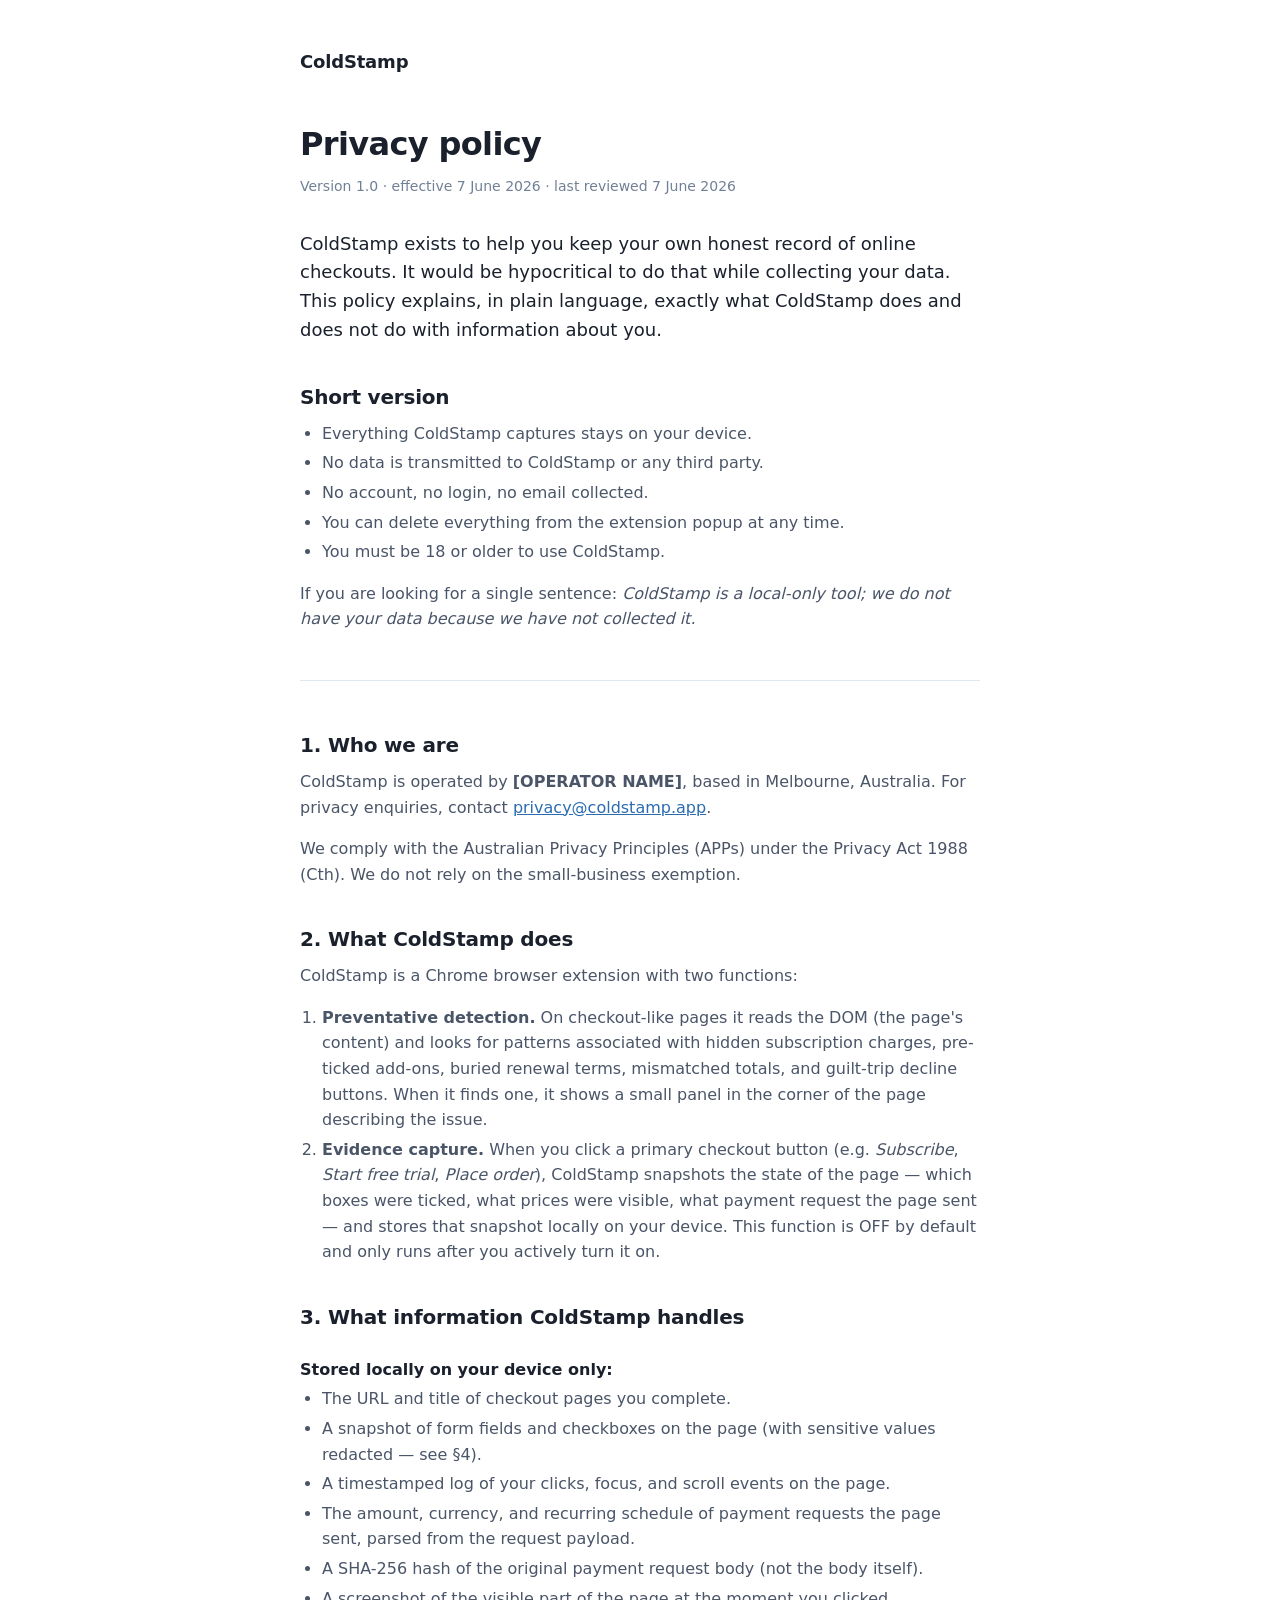
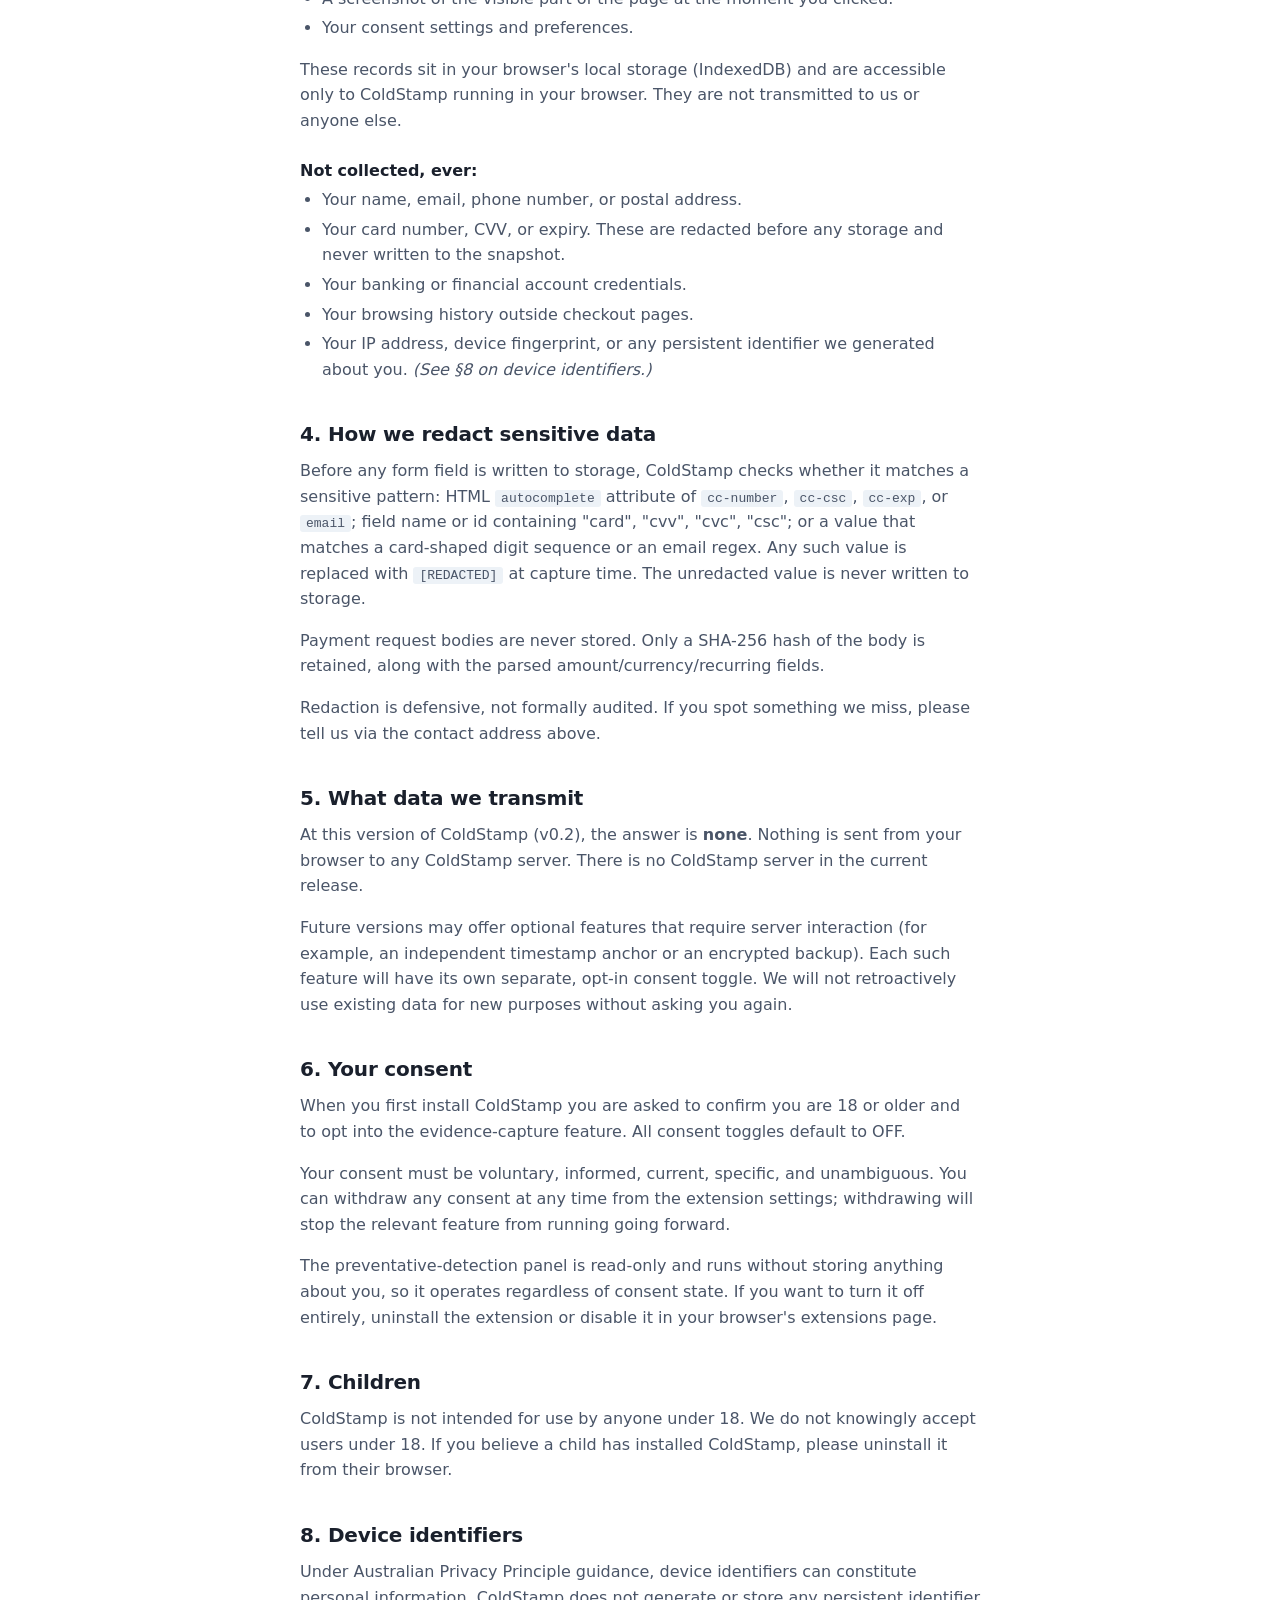
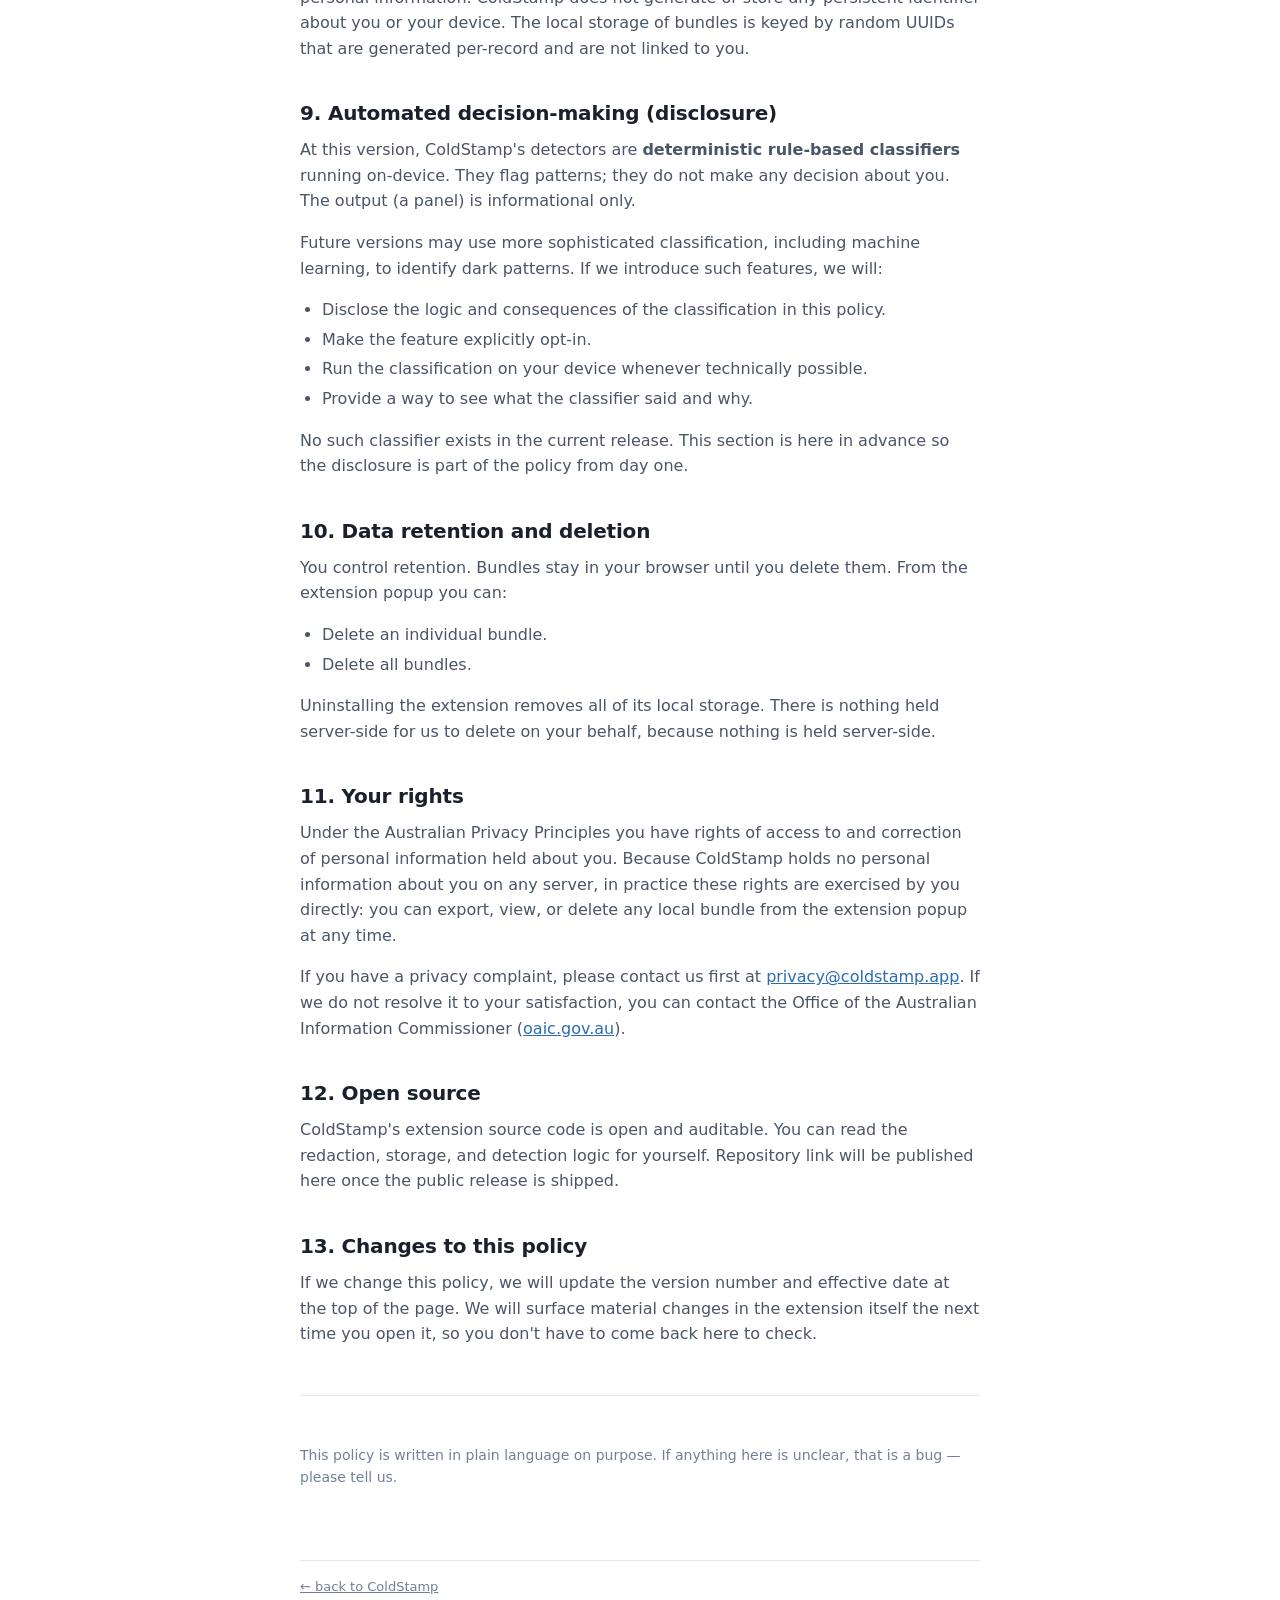
==== privacy.html @ b04b4ed1 "Initial commit" ====
<!doctype html>
<html lang="en">
  <head>
    <meta charset="utf-8" />
    <meta name="viewport" content="width=device-width, initial-scale=1" />
    <title>Privacy policy — ColdStamp</title>
    <link rel="stylesheet" href="./style.css" />
  </head>
  <body>
    <main>
      <header class="brand">
        <a class="wordmark" href="./">ColdStamp</a>
      </header>

      <h1>Privacy policy</h1>
      <p class="meta">Version 1.0 · effective 7 June 2026 · last reviewed 7 June 2026</p>

      <p class="lead">
        ColdStamp exists to help you keep your own honest record of online checkouts.
        It would be hypocritical to do that while collecting your data. This policy
        explains, in plain language, exactly what ColdStamp does and does not do with
        information about you.
      </p>

      <h2>Short version</h2>
      <ul>
        <li>Everything ColdStamp captures stays on your device.</li>
        <li>No data is transmitted to ColdStamp or any third party.</li>
        <li>No account, no login, no email collected.</li>
        <li>You can delete everything from the extension popup at any time.</li>
        <li>You must be 18 or older to use ColdStamp.</li>
      </ul>

      <p>
        If you are looking for a single sentence: <em>ColdStamp is a local-only tool;
        we do not have your data because we have not collected it.</em>
      </p>

      <hr />

      <h2>1. Who we are</h2>
      <p>
        ColdStamp is operated by <strong>[OPERATOR NAME]</strong>, based in Melbourne,
        Australia. For privacy enquiries, contact
        <a href="mailto:privacy@coldstamp.app">privacy@coldstamp.app</a>.
      </p>
      <p>
        We comply with the Australian Privacy Principles (APPs) under the Privacy Act
        1988 (Cth). We do not rely on the small-business exemption.
      </p>

      <h2>2. What ColdStamp does</h2>
      <p>
        ColdStamp is a Chrome browser extension with two functions:
      </p>
      <ol>
        <li>
          <strong>Preventative detection.</strong> On checkout-like pages it reads the
          DOM (the page's content) and looks for patterns associated with hidden
          subscription charges, pre-ticked add-ons, buried renewal terms, mismatched
          totals, and guilt-trip decline buttons. When it finds one, it shows a small
          panel in the corner of the page describing the issue.
        </li>
        <li>
          <strong>Evidence capture.</strong> When you click a primary checkout button
          (e.g. <em>Subscribe</em>, <em>Start free trial</em>, <em>Place order</em>),
          ColdStamp snapshots the state of the page — which boxes were ticked, what
          prices were visible, what payment request the page sent — and stores that
          snapshot locally on your device. This function is OFF by default and only
          runs after you actively turn it on.
        </li>
      </ol>

      <h2>3. What information ColdStamp handles</h2>

      <h3>Stored locally on your device only:</h3>
      <ul>
        <li>The URL and title of checkout pages you complete.</li>
        <li>A snapshot of form fields and checkboxes on the page (with sensitive
            values redacted — see §4).</li>
        <li>A timestamped log of your clicks, focus, and scroll events on the page.</li>
        <li>The amount, currency, and recurring schedule of payment requests the page
            sent, parsed from the request payload.</li>
        <li>A SHA-256 hash of the original payment request body (not the body itself).</li>
        <li>A screenshot of the visible part of the page at the moment you clicked.</li>
        <li>Your consent settings and preferences.</li>
      </ul>

      <p>
        These records sit in your browser's local storage (IndexedDB) and are accessible
        only to ColdStamp running in your browser. They are not transmitted to us or
        anyone else.
      </p>

      <h3>Not collected, ever:</h3>
      <ul>
        <li>Your name, email, phone number, or postal address.</li>
        <li>Your card number, CVV, or expiry. These are redacted before any storage
            and never written to the snapshot.</li>
        <li>Your banking or financial account credentials.</li>
        <li>Your browsing history outside checkout pages.</li>
        <li>Your IP address, device fingerprint, or any persistent identifier we
            generated about you. <em>(See §8 on device identifiers.)</em></li>
      </ul>

      <h2>4. How we redact sensitive data</h2>
      <p>
        Before any form field is written to storage, ColdStamp checks whether it
        matches a sensitive pattern: HTML <code>autocomplete</code> attribute of
        <code>cc-number</code>, <code>cc-csc</code>, <code>cc-exp</code>, or
        <code>email</code>; field name or id containing "card", "cvv", "cvc", "csc";
        or a value that matches a card-shaped digit sequence or an email regex. Any
        such value is replaced with <code>[REDACTED]</code> at capture time. The
        unredacted value is never written to storage.
      </p>
      <p>
        Payment request bodies are never stored. Only a SHA-256 hash of the body is
        retained, along with the parsed amount/currency/recurring fields.
      </p>
      <p>
        Redaction is defensive, not formally audited. If you spot something we miss,
        please tell us via the contact address above.
      </p>

      <h2>5. What data we transmit</h2>
      <p>
        At this version of ColdStamp (v0.2), the answer is <strong>none</strong>.
        Nothing is sent from your browser to any ColdStamp server. There is no
        ColdStamp server in the current release.
      </p>
      <p>
        Future versions may offer optional features that require server interaction
        (for example, an independent timestamp anchor or an encrypted backup). Each
        such feature will have its own separate, opt-in consent toggle. We will not
        retroactively use existing data for new purposes without asking you again.
      </p>

      <h2>6. Your consent</h2>
      <p>
        When you first install ColdStamp you are asked to confirm you are 18 or
        older and to opt into the evidence-capture feature. All consent toggles
        default to OFF.
      </p>
      <p>
        Your consent must be voluntary, informed, current, specific, and
        unambiguous. You can withdraw any consent at any time from the extension
        settings; withdrawing will stop the relevant feature from running going
        forward.
      </p>
      <p>
        The preventative-detection panel is read-only and runs without storing
        anything about you, so it operates regardless of consent state. If you
        want to turn it off entirely, uninstall the extension or disable it in
        your browser's extensions page.
      </p>

      <h2>7. Children</h2>
      <p>
        ColdStamp is not intended for use by anyone under 18. We do not knowingly
        accept users under 18. If you believe a child has installed ColdStamp,
        please uninstall it from their browser.
      </p>

      <h2>8. Device identifiers</h2>
      <p>
        Under Australian Privacy Principle guidance, device identifiers can constitute
        personal information. ColdStamp does not generate or store any persistent
        identifier about you or your device. The local storage of bundles is keyed
        by random UUIDs that are generated per-record and are not linked to you.
      </p>

      <h2>9. Automated decision-making (disclosure)</h2>
      <p>
        At this version, ColdStamp's detectors are <strong>deterministic rule-based
        classifiers</strong> running on-device. They flag patterns; they do not make
        any decision about you. The output (a panel) is informational only.
      </p>
      <p>
        Future versions may use more sophisticated classification, including machine
        learning, to identify dark patterns. If we introduce such features, we will:
      </p>
      <ul>
        <li>Disclose the logic and consequences of the classification in this policy.</li>
        <li>Make the feature explicitly opt-in.</li>
        <li>Run the classification on your device whenever technically possible.</li>
        <li>Provide a way to see what the classifier said and why.</li>
      </ul>
      <p>
        No such classifier exists in the current release. This section is here in
        advance so the disclosure is part of the policy from day one.
      </p>

      <h2>10. Data retention and deletion</h2>
      <p>
        You control retention. Bundles stay in your browser until you delete them.
        From the extension popup you can:
      </p>
      <ul>
        <li>Delete an individual bundle.</li>
        <li>Delete all bundles.</li>
      </ul>
      <p>
        Uninstalling the extension removes all of its local storage. There is
        nothing held server-side for us to delete on your behalf, because nothing
        is held server-side.
      </p>

      <h2>11. Your rights</h2>
      <p>
        Under the Australian Privacy Principles you have rights of access to and
        correction of personal information held about you. Because ColdStamp holds
        no personal information about you on any server, in practice these rights
        are exercised by you directly: you can export, view, or delete any local
        bundle from the extension popup at any time.
      </p>
      <p>
        If you have a privacy complaint, please contact us first at
        <a href="mailto:privacy@coldstamp.app">privacy@coldstamp.app</a>. If we do
        not resolve it to your satisfaction, you can contact the Office of the
        Australian Information Commissioner (<a href="https://www.oaic.gov.au">oaic.gov.au</a>).
      </p>

      <h2>12. Open source</h2>
      <p>
        ColdStamp's extension source code is open and auditable. You can read the
        redaction, storage, and detection logic for yourself. Repository link will
        be published here once the public release is shipped.
      </p>

      <h2>13. Changes to this policy</h2>
      <p>
        If we change this policy, we will update the version number and effective
        date at the top of the page. We will surface material changes in the
        extension itself the next time you open it, so you don't have to come back
        here to check.
      </p>

      <hr />

      <p class="meta">
        This policy is written in plain language on purpose. If anything here is
        unclear, that is a bug — please tell us.
      </p>

      <footer>
        <a href="./">← back to ColdStamp</a>
      </footer>
    </main>
  </body>
</html>
---- style.css ----
:root {
  --fg: #1a202c;
  --muted: #4a5568;
  --faint: #718096;
  --accent: #2b6cb0;
  --bg: #fff;
  --rule: #e2e8f0;
  --max: 680px;
}

* { box-sizing: border-box; }

html, body {
  margin: 0;
  background: var(--bg);
  color: var(--fg);
  font: 16px/1.6 -apple-system, BlinkMacSystemFont, "Segoe UI", system-ui, sans-serif;
}

body {
  padding: 48px 24px 96px;
}

main {
  max-width: var(--max);
  margin: 0 auto;
}

header.brand {
  margin-bottom: 48px;
}

header.brand a.wordmark {
  font-size: 18px;
  font-weight: 700;
  letter-spacing: -0.01em;
  color: var(--fg);
  text-decoration: none;
}

h1 {
  font-size: 32px;
  line-height: 1.2;
  letter-spacing: -0.02em;
  margin: 0 0 12px;
}

h2 {
  font-size: 20px;
  letter-spacing: -0.01em;
  margin: 36px 0 8px;
  color: var(--fg);
}

h3 {
  font-size: 16px;
  margin: 24px 0 4px;
  color: var(--fg);
}

p, ul, ol {
  color: var(--muted);
  margin: 0 0 16px;
}

ul, ol { padding-left: 22px; }
li { margin-bottom: 4px; }

a { color: var(--accent); }
a:hover { text-decoration: none; }

.lead {
  font-size: 18px;
  color: var(--fg);
  margin-bottom: 24px;
}

.meta {
  color: var(--faint);
  font-size: 14px;
  margin-bottom: 32px;
}

hr {
  border: 0;
  border-top: 1px solid var(--rule);
  margin: 48px 0;
}

footer {
  color: var(--faint);
  font-size: 13px;
  margin-top: 72px;
  border-top: 1px solid var(--rule);
  padding-top: 16px;
}
footer a { color: var(--faint); }

code {
  font: 13px/1.4 ui-monospace, Menlo, monospace;
  background: #edf2f7;
  padding: 1px 6px;
  border-radius: 3px;
}
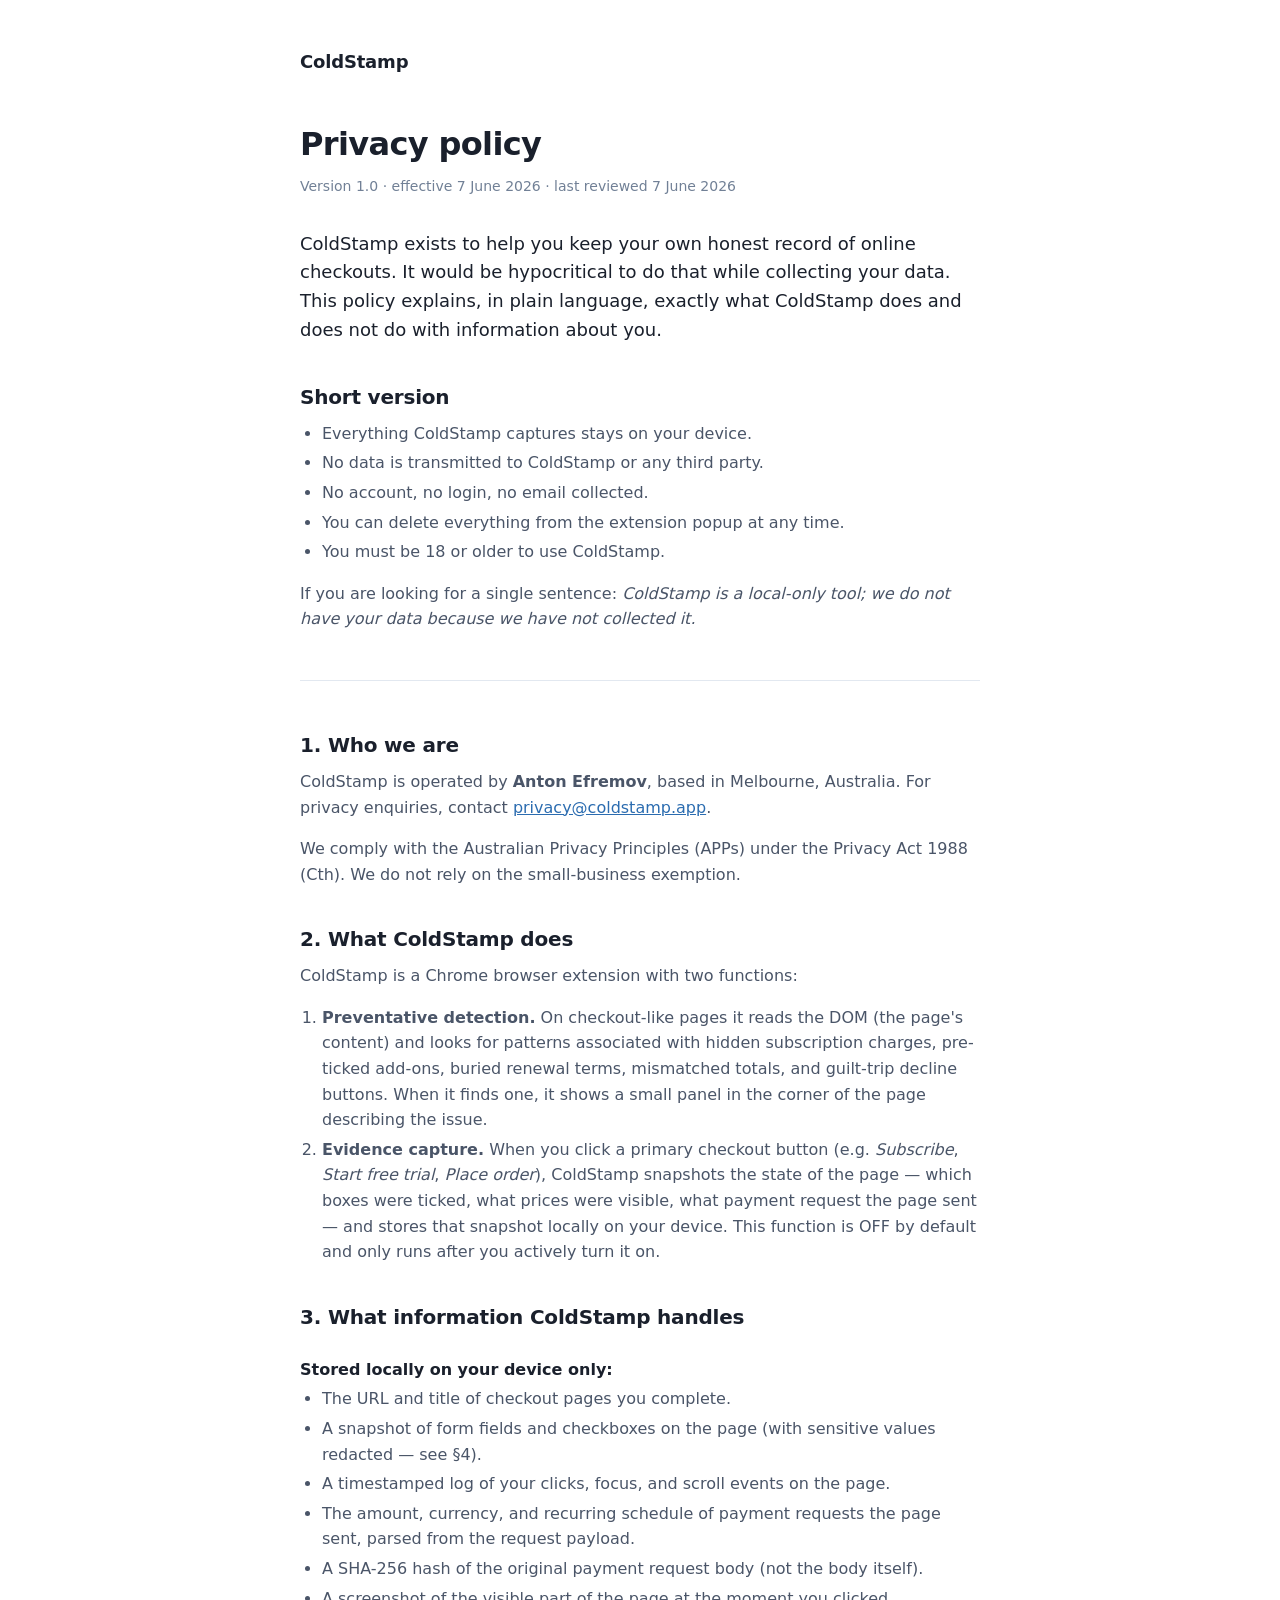
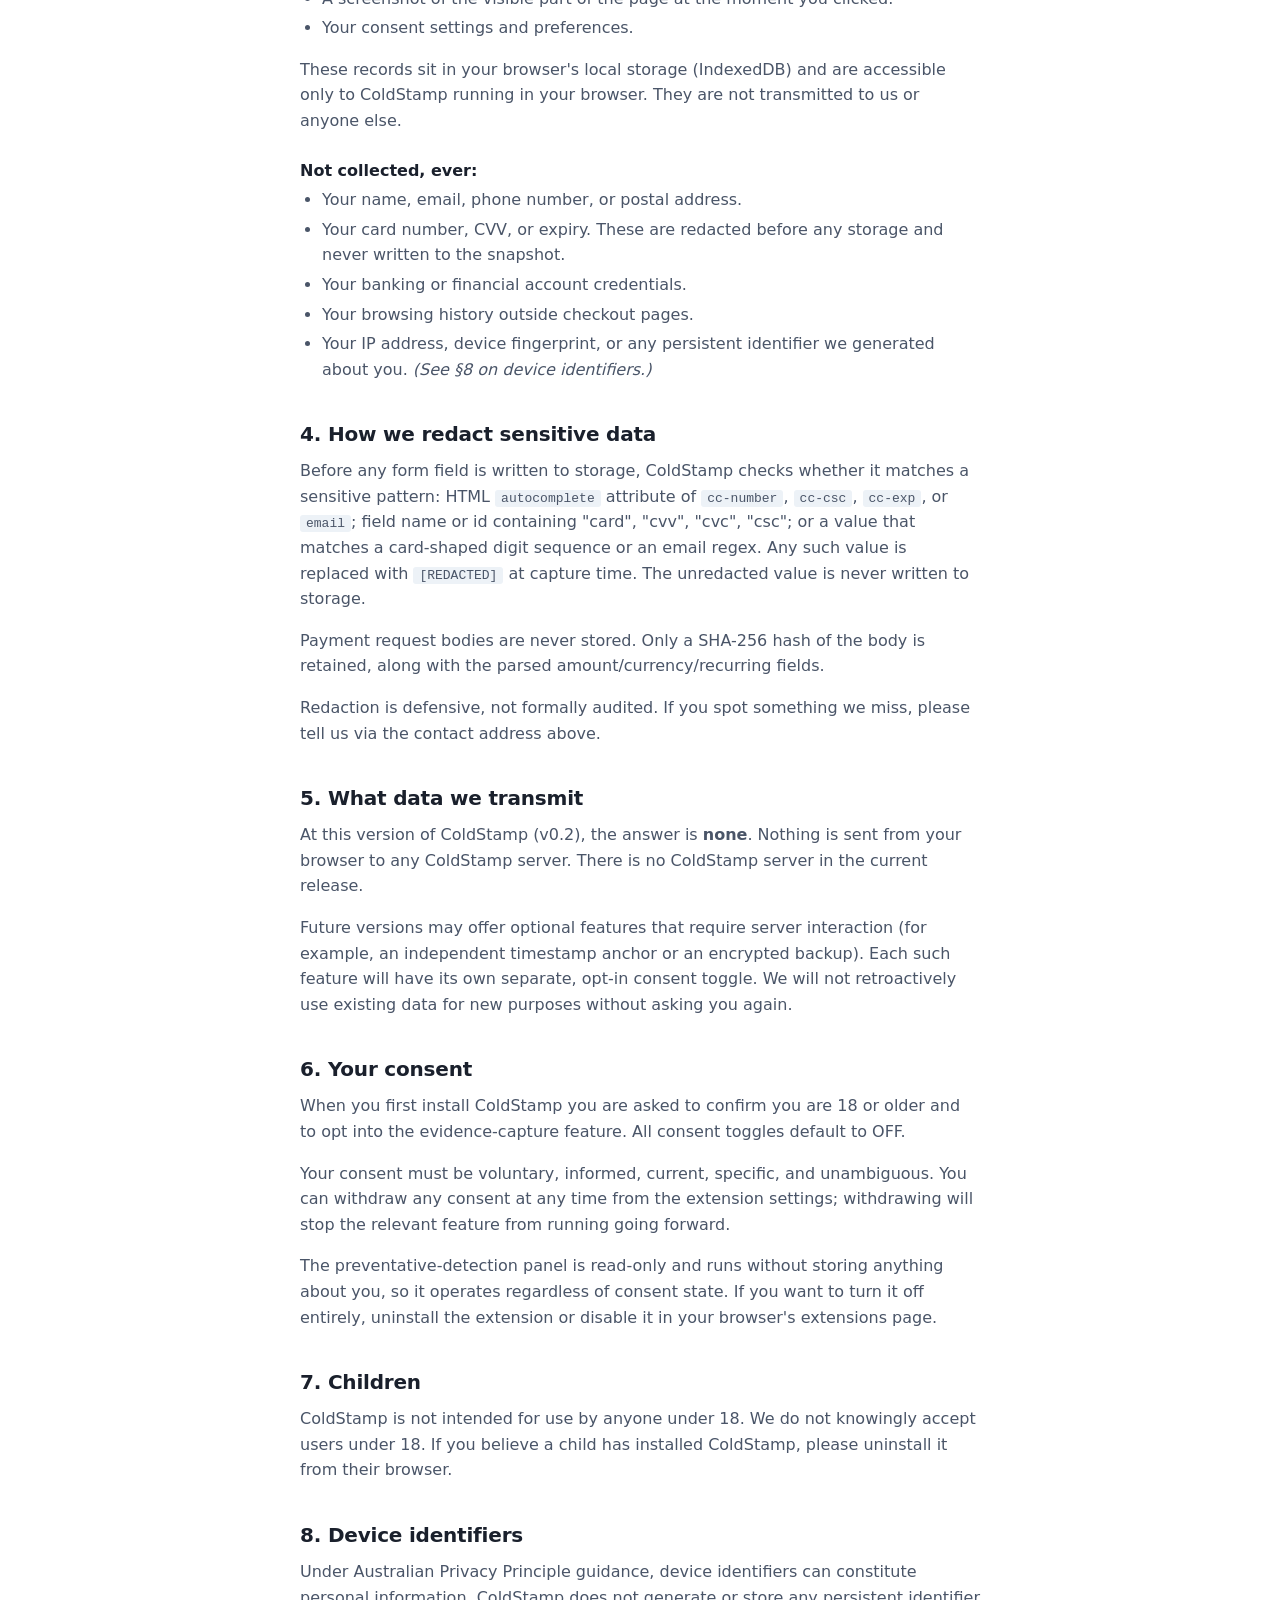
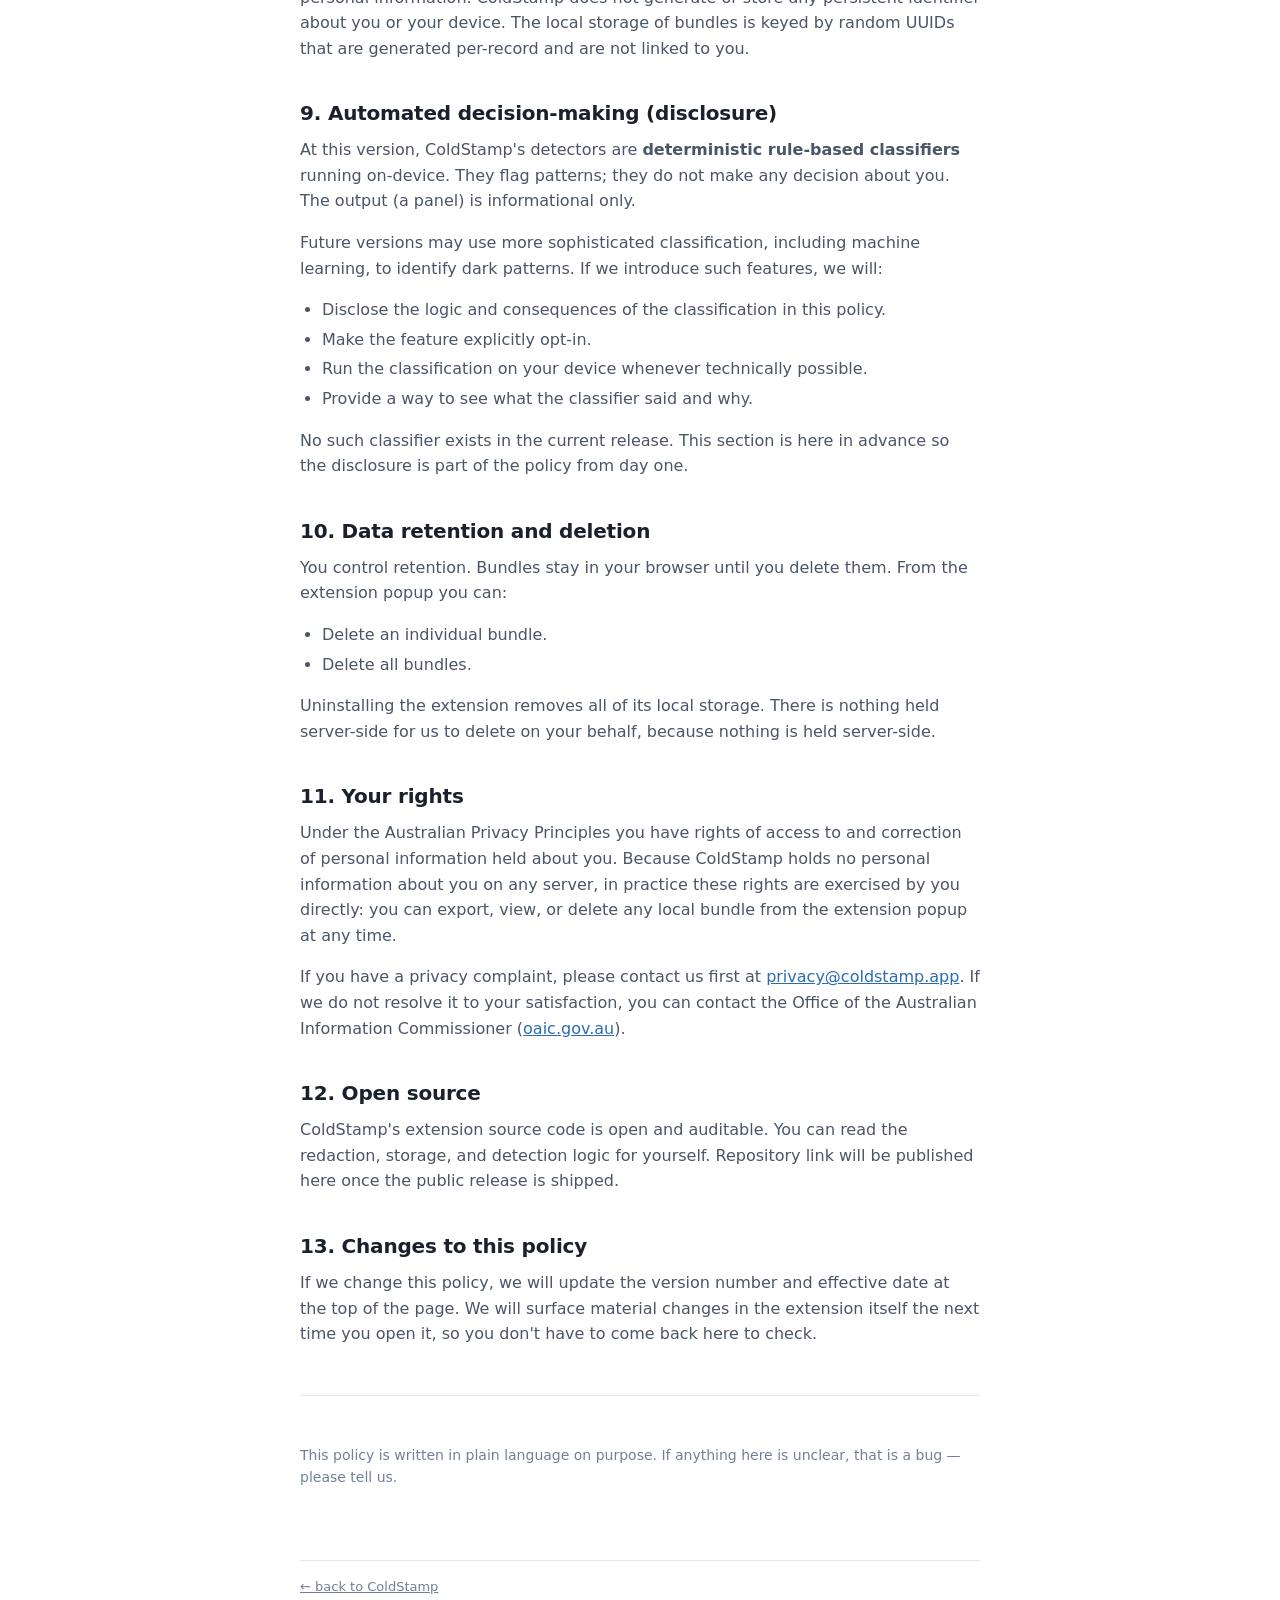
==== commit 5267a854: "Add legal name" ====
--- a/privacy.html
+++ b/privacy.html
@@ -40,7 +40,7 @@
 
       <h2>1. Who we are</h2>
       <p>
-        ColdStamp is operated by <strong>[OPERATOR NAME]</strong>, based in Melbourne,
+        ColdStamp is operated by <strong>Anton Efremov</strong>, based in Melbourne,
         Australia. For privacy enquiries, contact
         <a href="mailto:privacy@coldstamp.app">privacy@coldstamp.app</a>.
       </p>
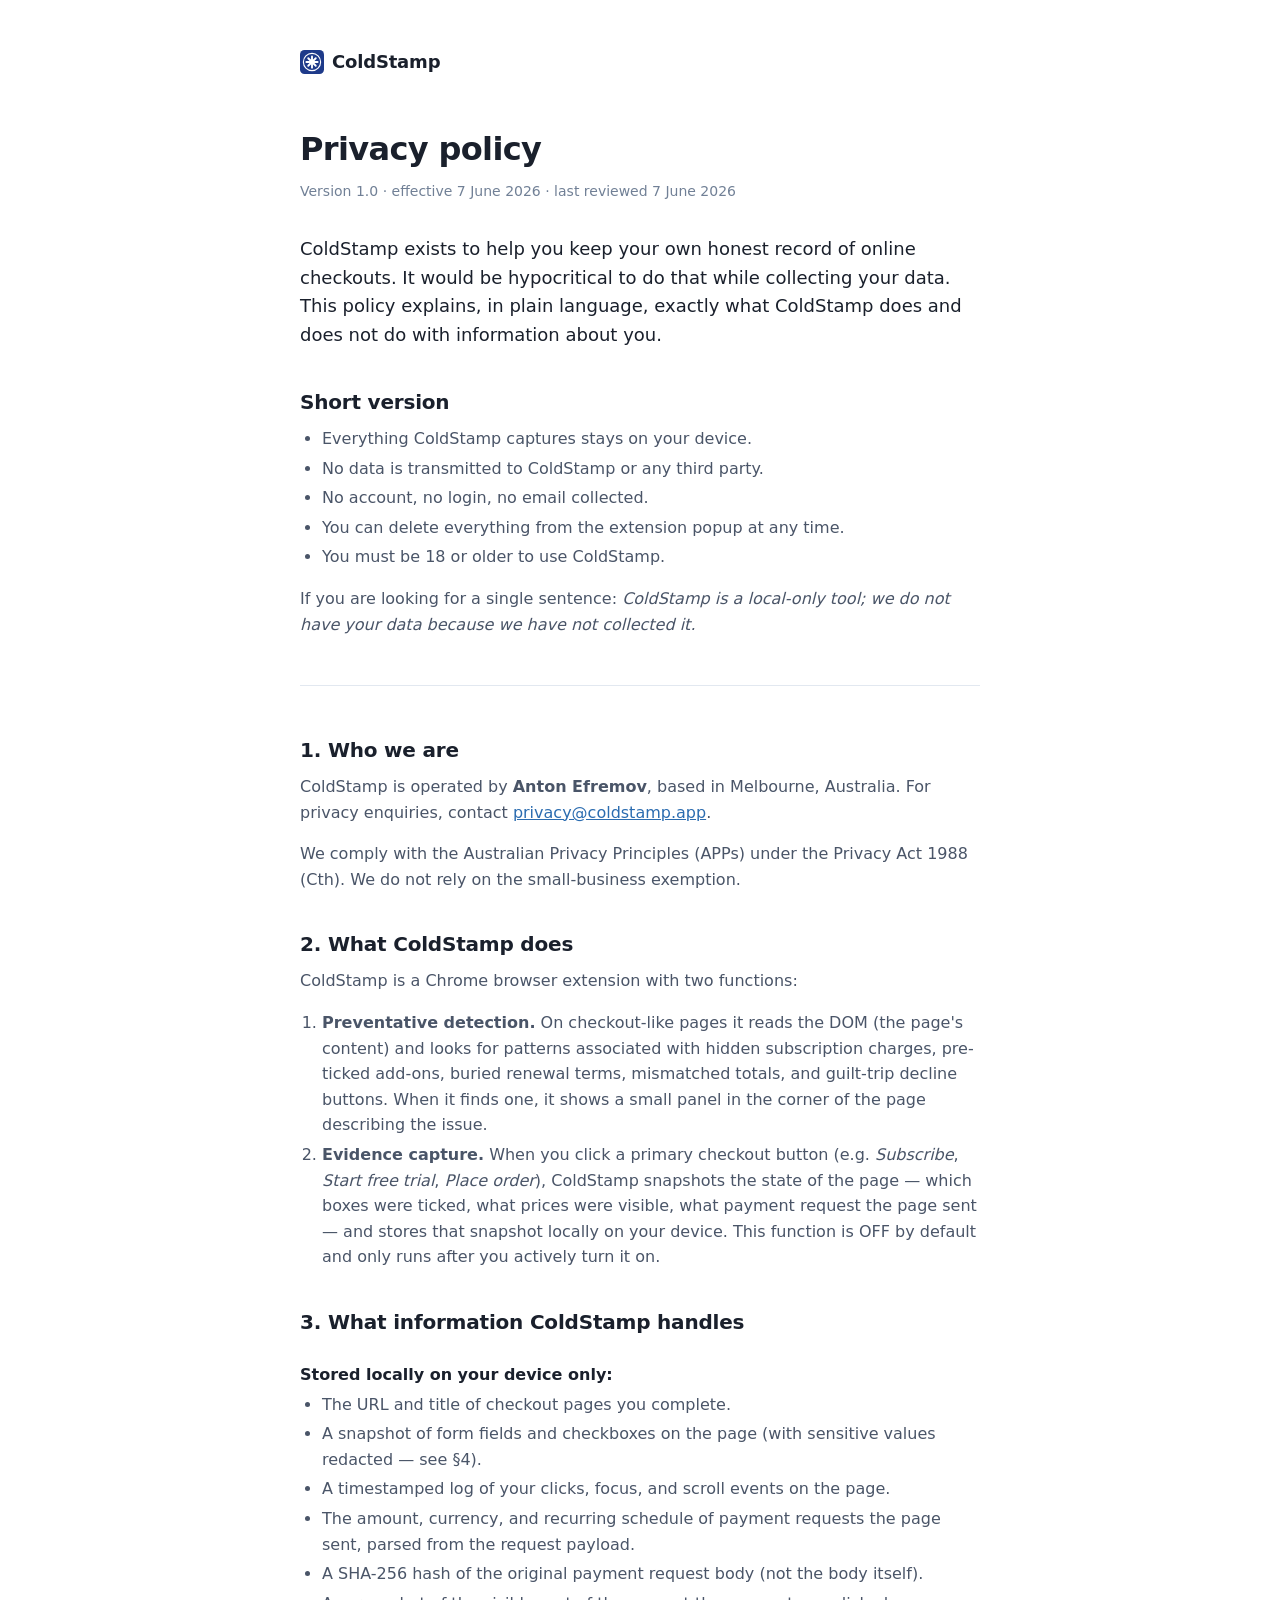
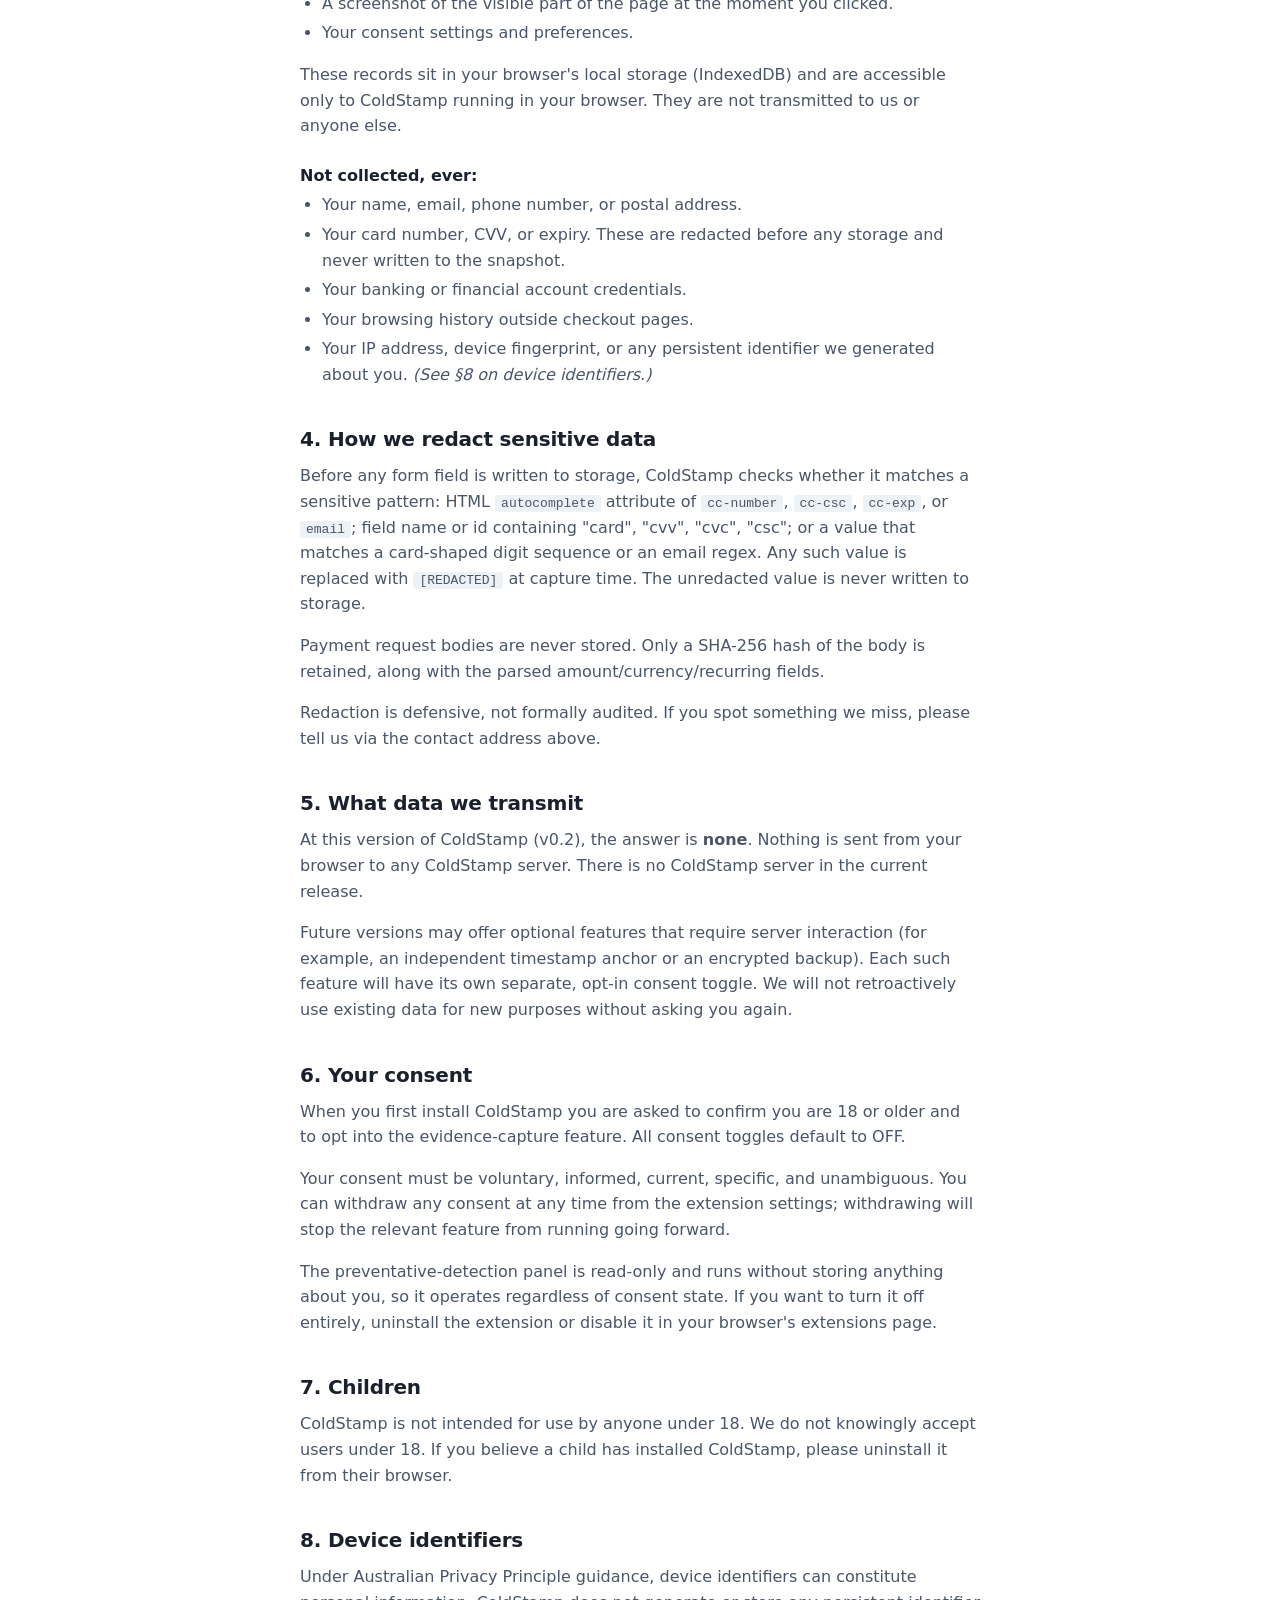
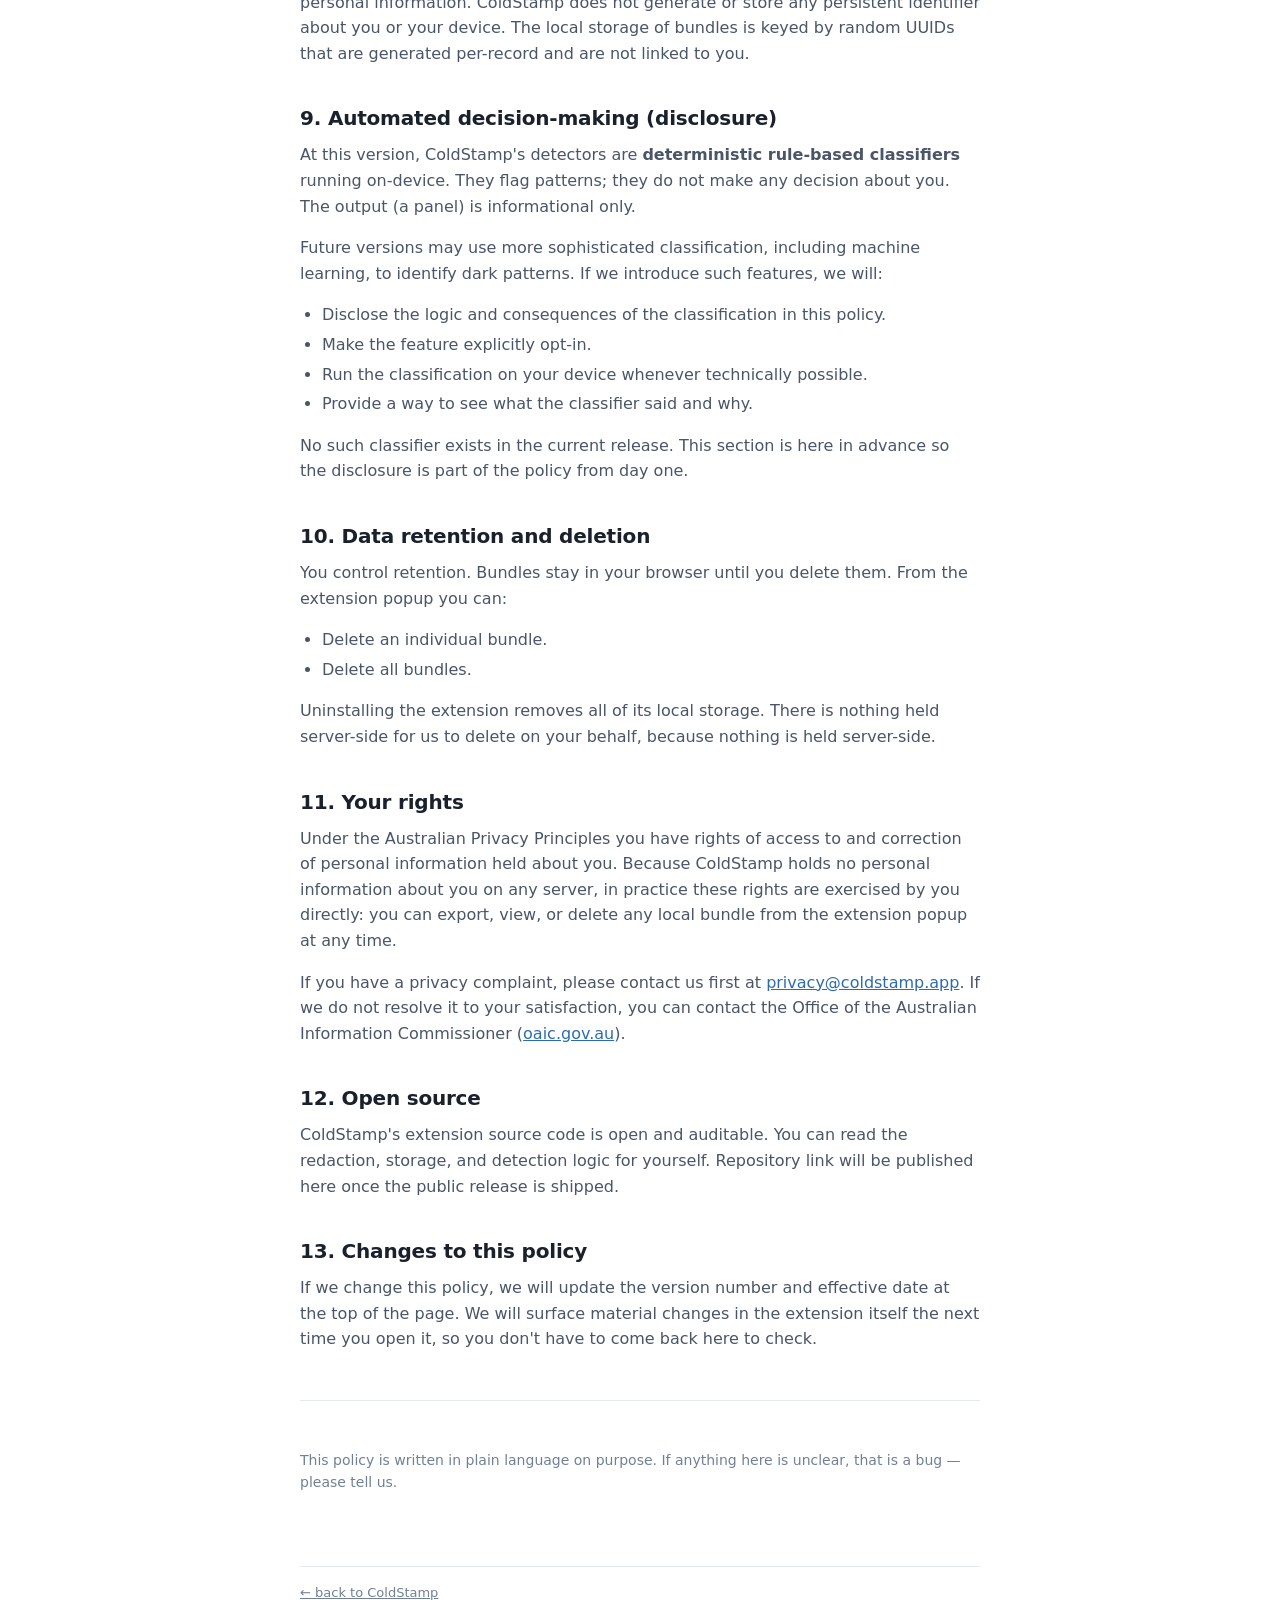
==== commit b587a8b1: "Add icons" ====
--- a/privacy.html
+++ b/privacy.html
@@ -4,12 +4,26 @@
     <meta charset="utf-8" />
     <meta name="viewport" content="width=device-width, initial-scale=1" />
     <title>Privacy policy — ColdStamp</title>
+    <link rel="icon" type="image/svg+xml" href="/favicon.svg" />
+    <link rel="apple-touch-icon" href="/apple-touch-icon.png" />
     <link rel="stylesheet" href="./style.css" />
   </head>
   <body>
     <main>
       <header class="brand">
-        <a class="wordmark" href="./">ColdStamp</a>
+        <a class="wordmark" href="./">
+          <svg viewBox="0 0 128 128" aria-hidden="true">
+            <rect x="0" y="0" width="128" height="128" rx="24" ry="24" fill="#1e3a8a"/>
+            <circle cx="64" cy="64" r="46" fill="none" stroke="#fff" stroke-width="6"/>
+            <g fill="none" stroke="#fff" stroke-width="10" stroke-linecap="round">
+              <line x1="64" y1="34" x2="64" y2="94"/>
+              <line x1="34" y1="64" x2="94" y2="64"/>
+              <line x1="44" y1="44" x2="84" y2="84"/>
+              <line x1="84" y1="44" x2="44" y2="84"/>
+            </g>
+          </svg>
+          <span>ColdStamp</span>
+        </a>
       </header>
 
       <h1>Privacy policy</h1>
--- a/style.css
+++ b/style.css
@@ -31,11 +31,20 @@
 }
 
 header.brand a.wordmark {
+  display: inline-flex;
+  align-items: center;
+  gap: 8px;
   font-size: 18px;
   font-weight: 700;
   letter-spacing: -0.01em;
   color: var(--fg);
   text-decoration: none;
+}
+header.brand a.wordmark svg {
+  display: block;
+  width: 24px;
+  height: 24px;
+  flex: 0 0 24px;
 }
 
 h1 {
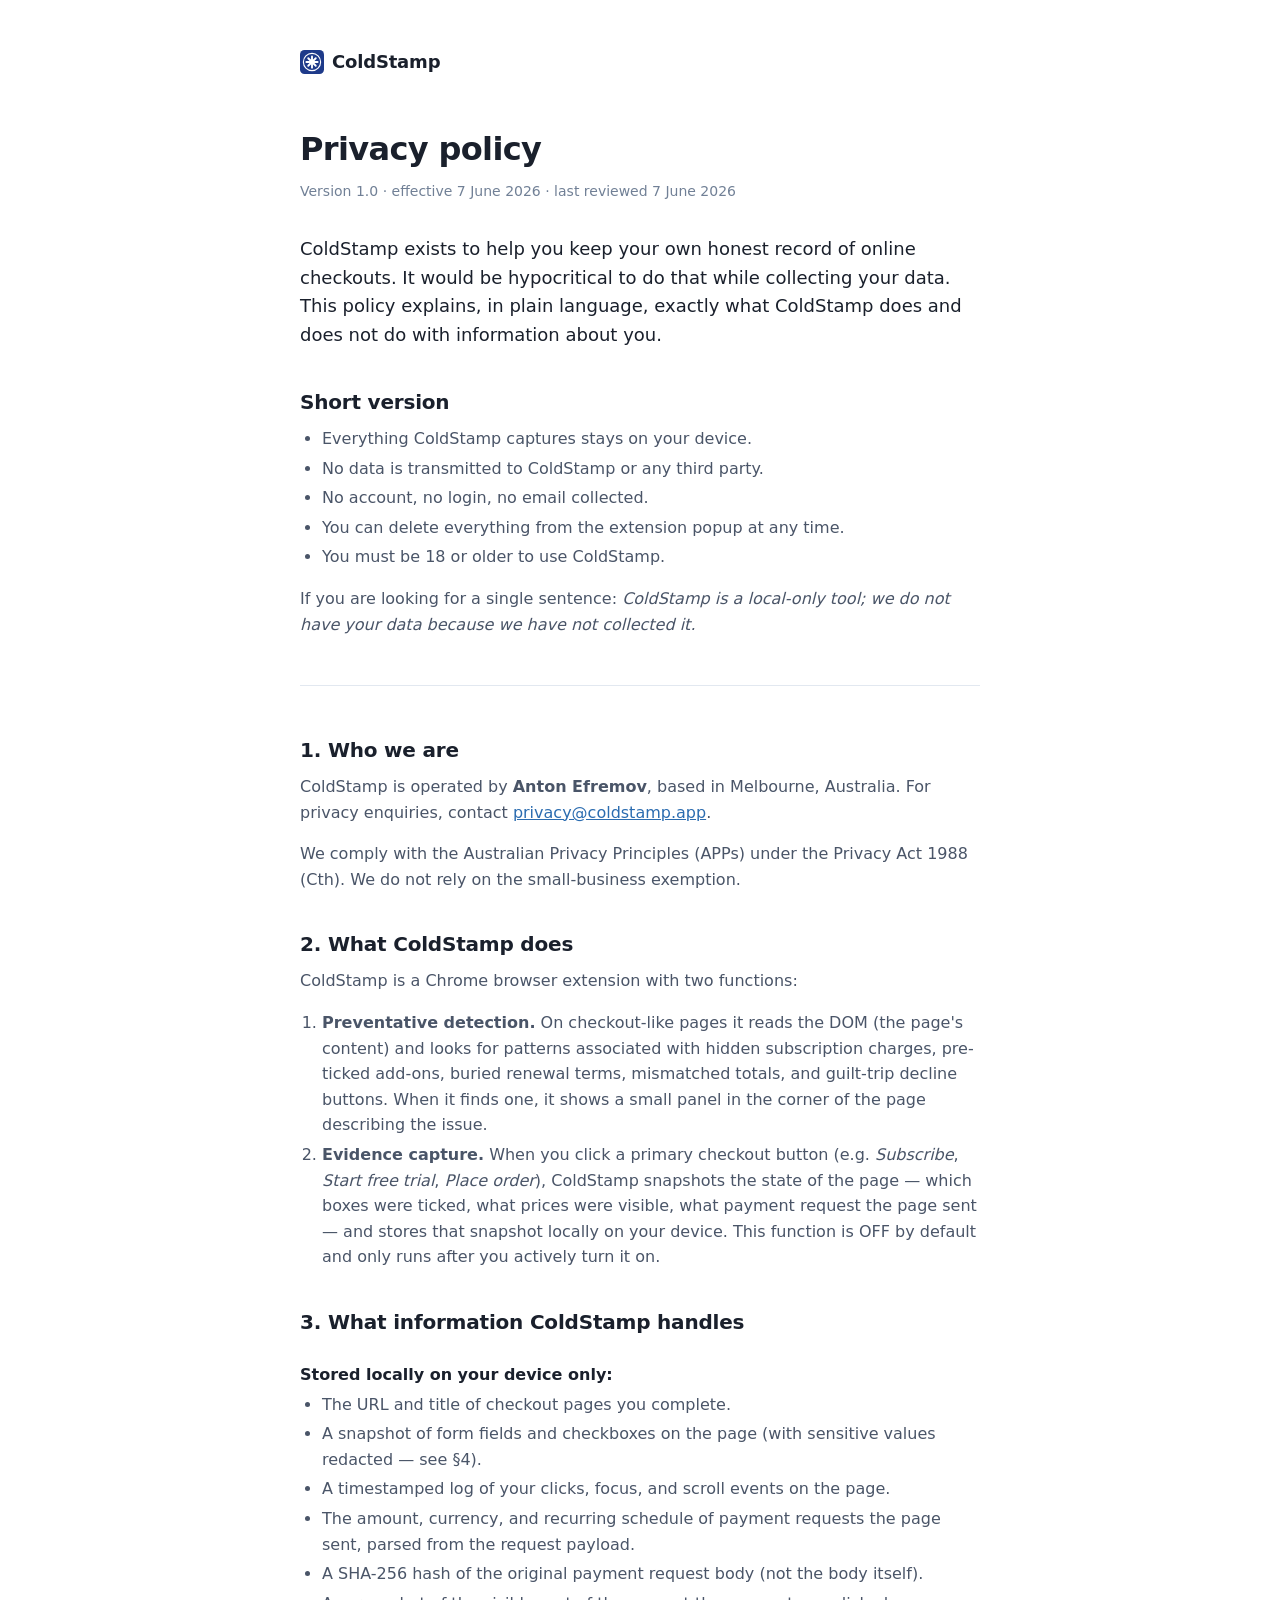
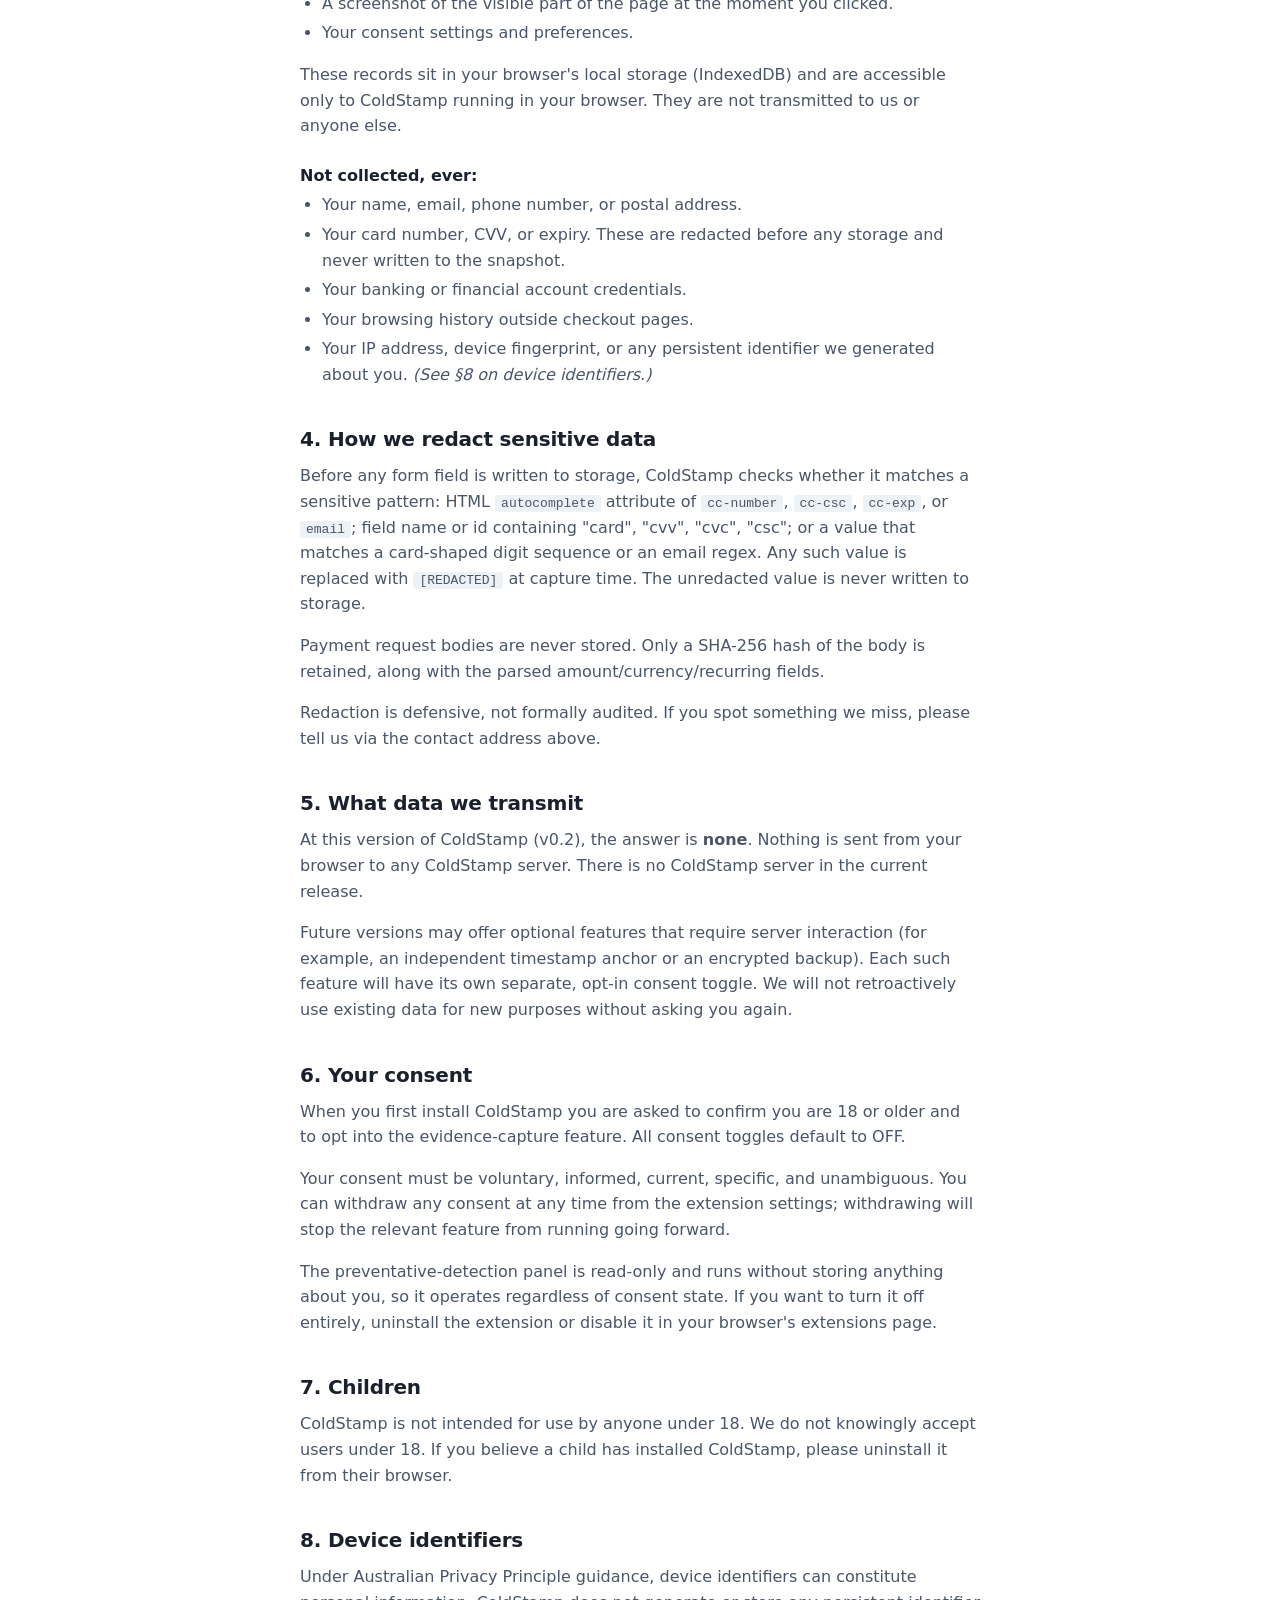
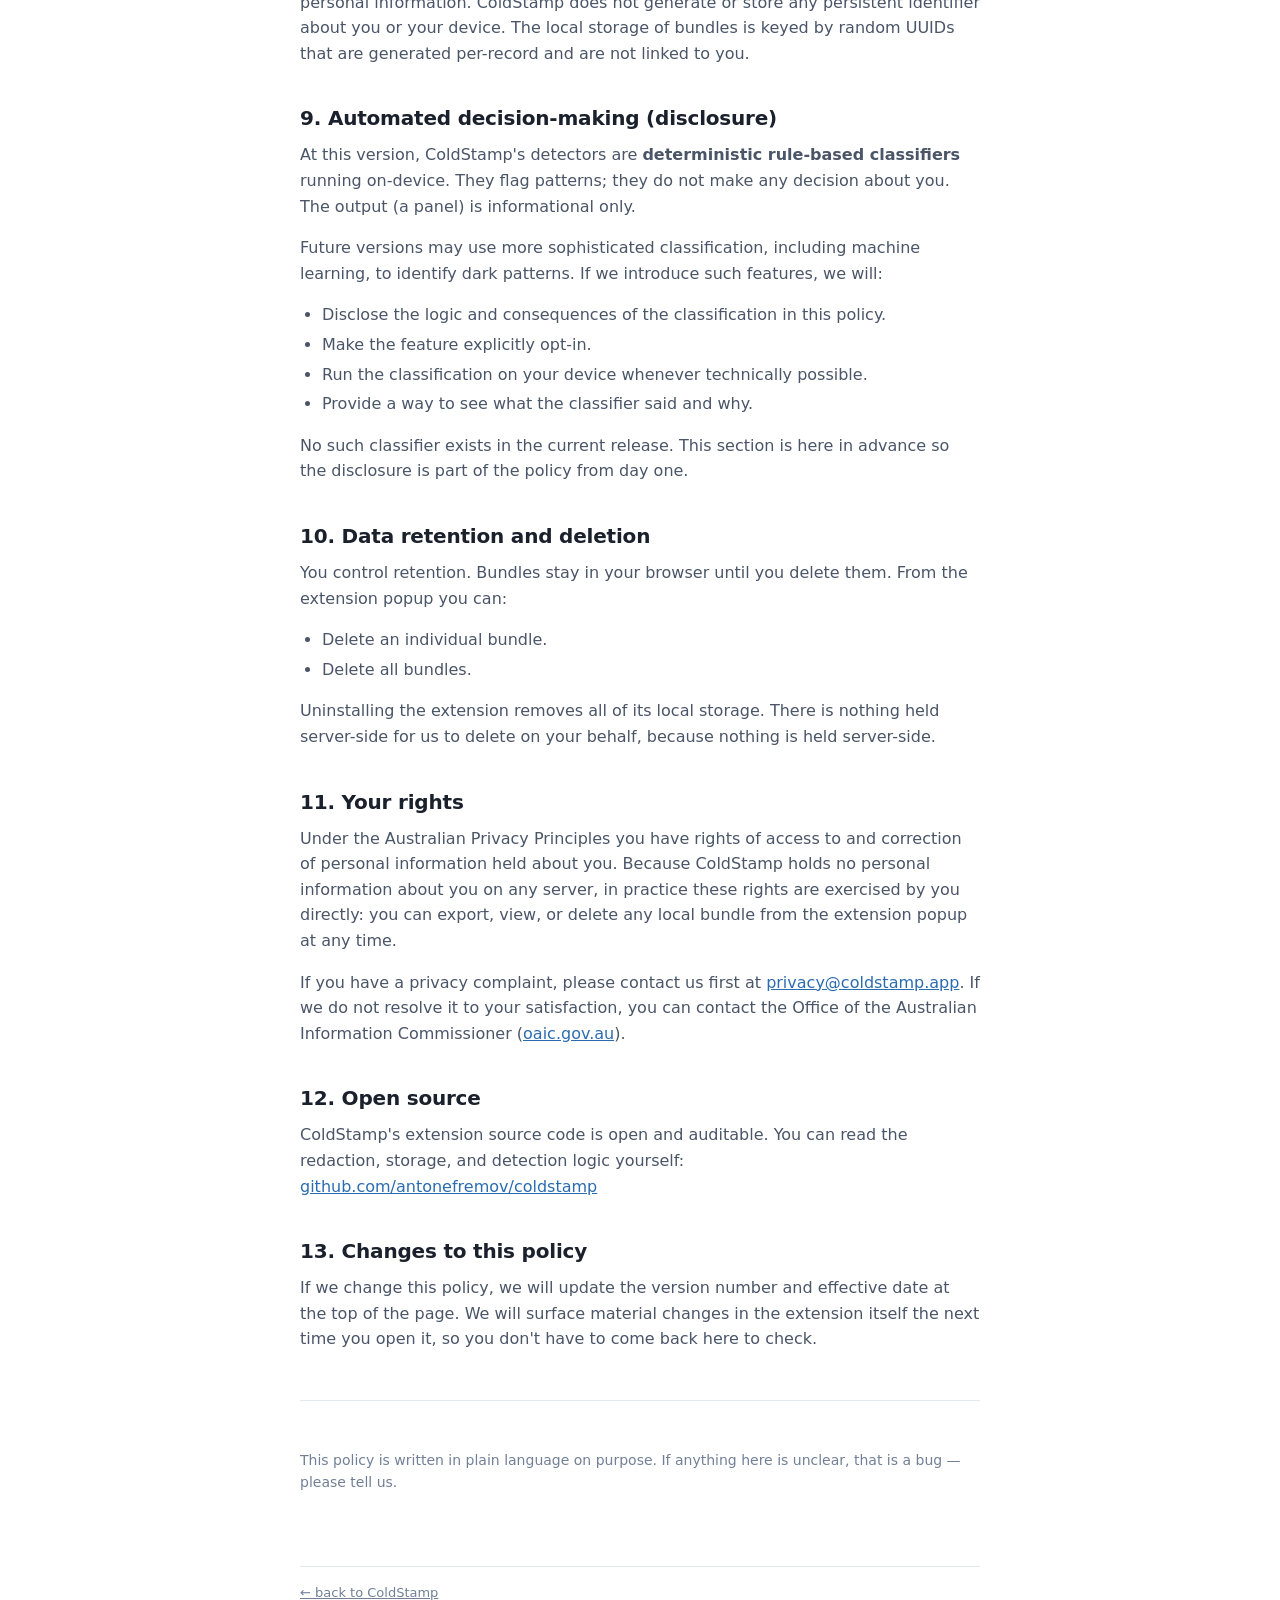
==== commit c409280c: "Add ref to the public coldstamp repository" ====
--- a/privacy.html
+++ b/privacy.html
@@ -237,8 +237,7 @@
       <h2>12. Open source</h2>
       <p>
         ColdStamp's extension source code is open and auditable. You can read the
-        redaction, storage, and detection logic for yourself. Repository link will
-        be published here once the public release is shipped.
+        redaction, storage, and detection logic yourself: <a href="https://github.com/antonefremov/coldstamp">github.com/antonefremov/coldstamp</a>
       </p>
 
       <h2>13. Changes to this policy</h2>
--- a/style.css
+++ b/style.css
@@ -78,6 +78,17 @@
 a { color: var(--accent); }
 a:hover { text-decoration: none; }
 
+a.install {
+  display: inline-block;
+  background: var(--accent);
+  color: #fff;
+  font-weight: 600;
+  text-decoration: none;
+  padding: 10px 20px;
+  border-radius: 6px;
+}
+a.install:hover { background: #1e4e8c; }
+
 .lead {
   font-size: 18px;
   color: var(--fg);
@@ -97,11 +108,20 @@
 }
 
 footer {
+  display: flex;
+  align-items: center;
+  gap: 8px;
   color: var(--faint);
   font-size: 13px;
   margin-top: 72px;
   border-top: 1px solid var(--rule);
   padding-top: 16px;
+}
+footer svg {
+  display: block;
+  width: 16px;
+  height: 16px;
+  flex: 0 0 16px;
 }
 footer a { color: var(--faint); }
 
@@ -111,3 +131,33 @@
   padding: 1px 6px;
   border-radius: 3px;
 }
+
+details {
+  border: 1px solid var(--rule);
+  border-radius: 6px;
+  padding: 0 16px;
+  margin-bottom: 10px;
+  background: #fff;
+}
+details[open] { background: #f7fafc; }
+details summary {
+  cursor: pointer;
+  padding: 14px 0;
+  font-weight: 600;
+  color: var(--fg);
+  list-style: none;
+}
+details summary::-webkit-details-marker { display: none; }
+details summary::before {
+  content: "+";
+  display: inline-block;
+  width: 18px;
+  color: var(--faint);
+  font-weight: 400;
+}
+details[open] summary::before { content: "−"; }
+details > p {
+  margin: 0 0 14px;
+  padding-left: 18px;
+}
+details > p:last-child { margin-bottom: 14px; }
